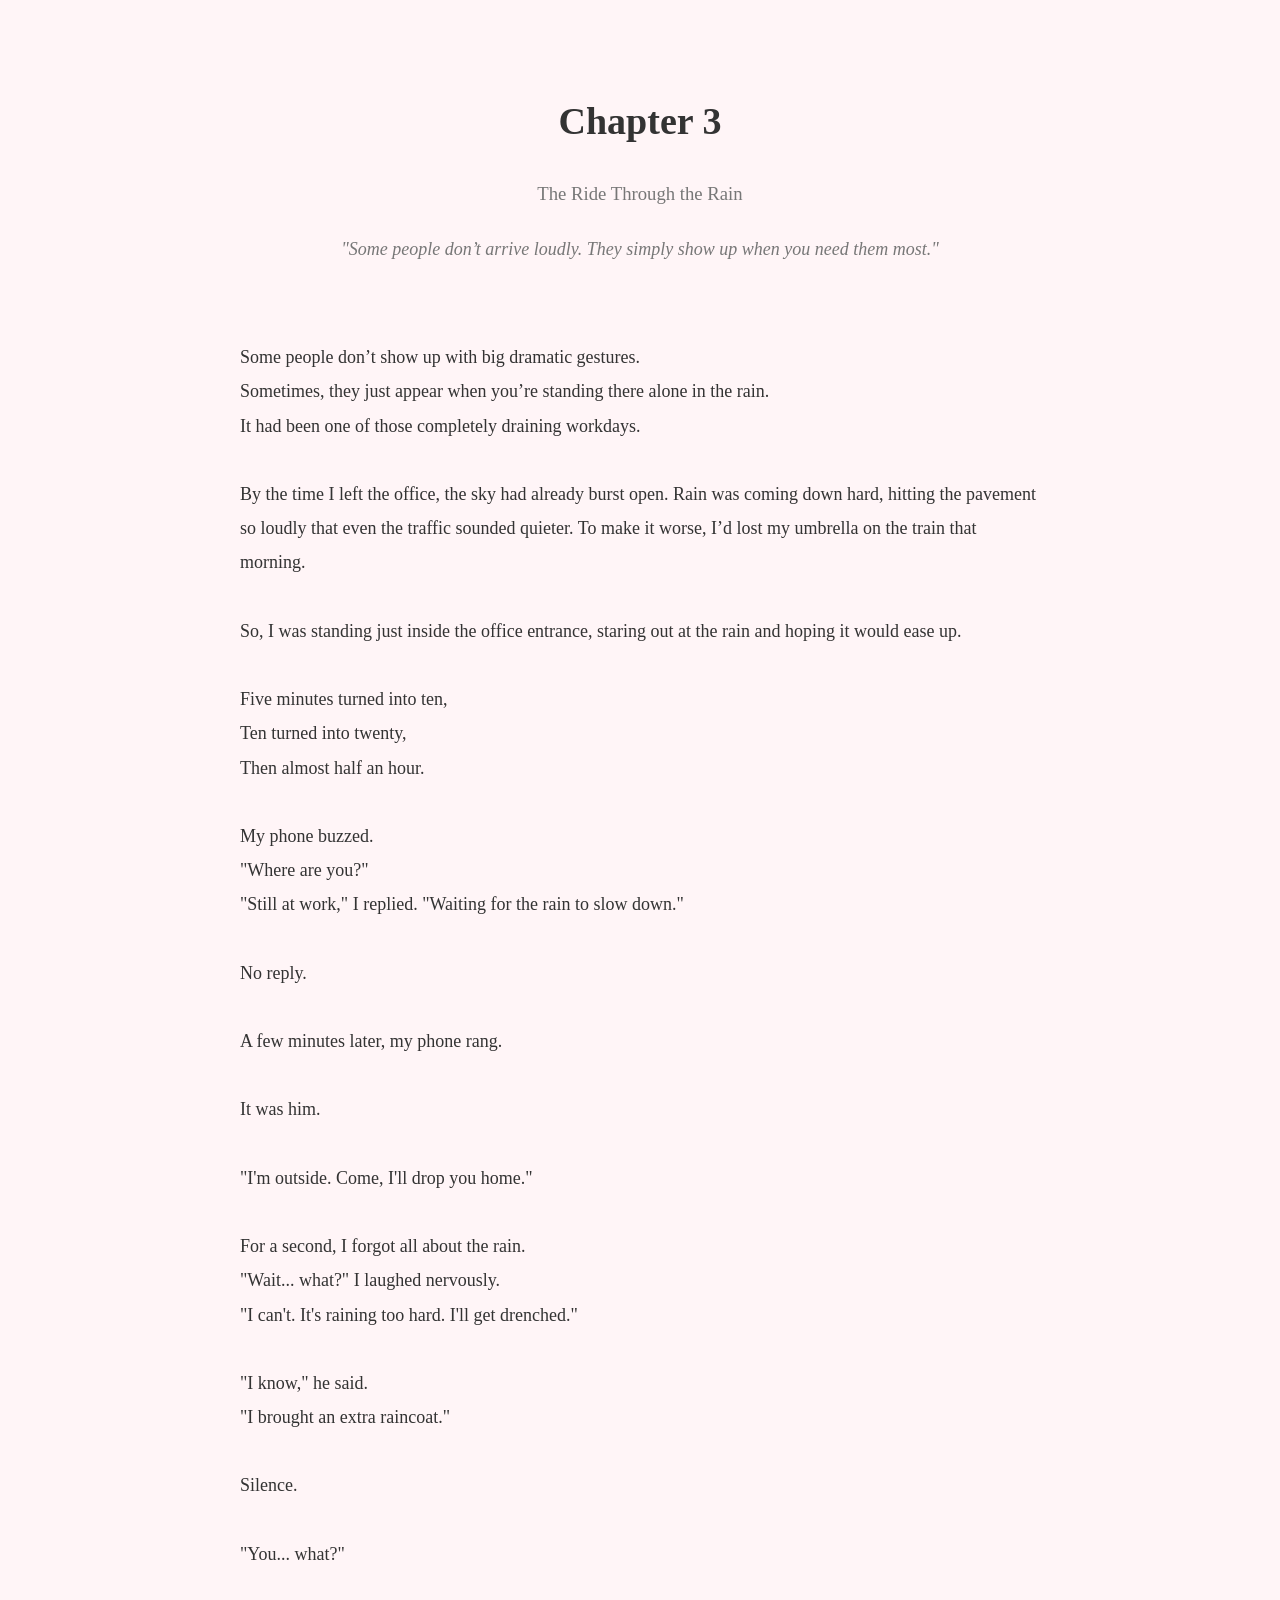
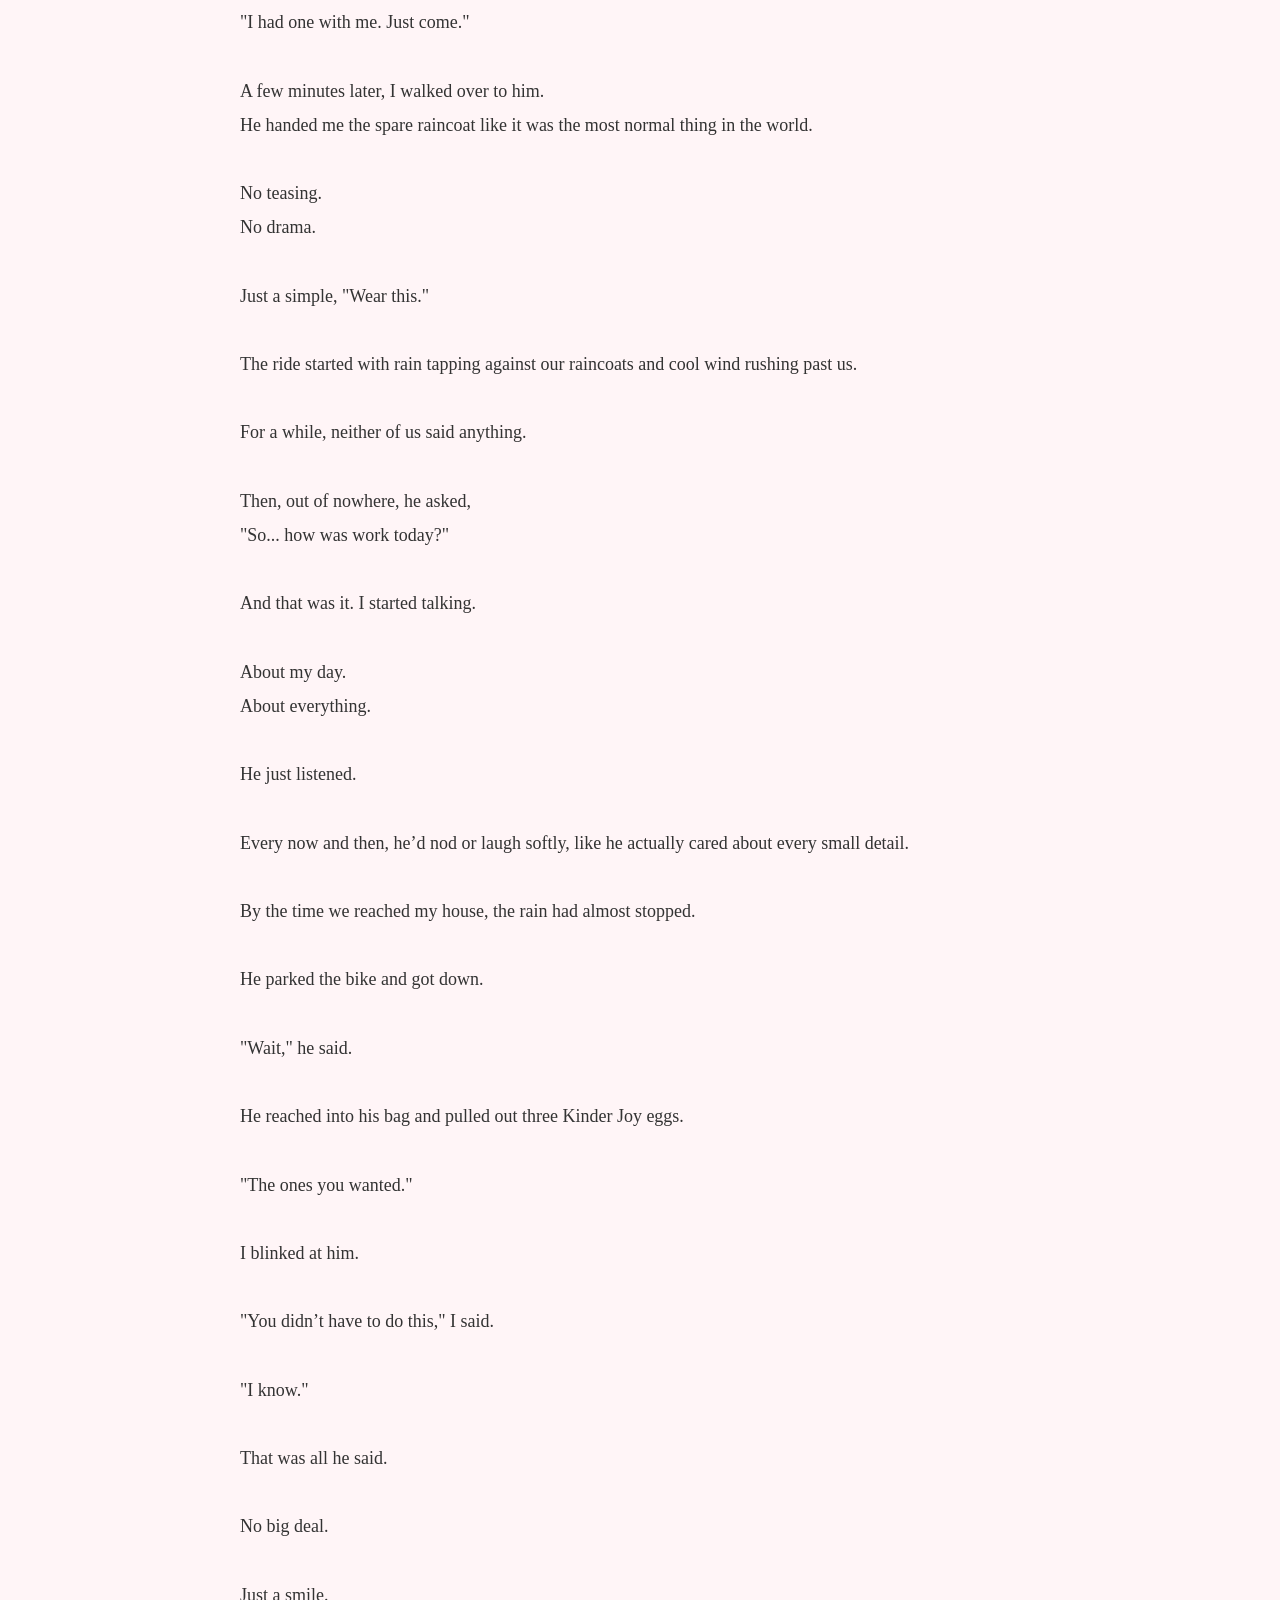
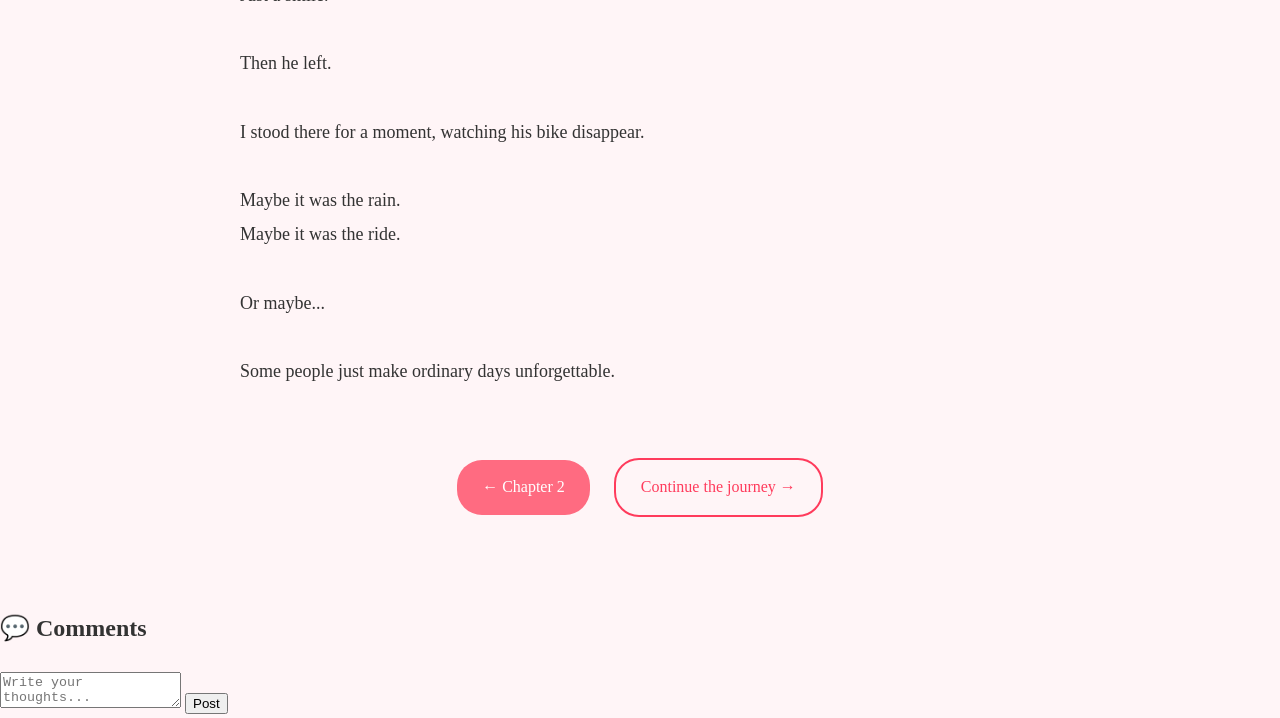
==== chapter3.html @ 6b3449ba "Add files via upload" ====
<!DOCTYPE html>
<html lang="en">
<head>
  <meta charset="UTF-8">
  <title>Chapter 3 | The Love Never Named</title>

  <style>
    body {
      margin: 0;
      font-family: 'Georgia', serif;
      background: #fff5f7;
      color: #333;
      line-height: 1.9;
    }

    .container {
      max-width: 800px;
      margin: auto;
      padding: 60px 20px;
    }

    h1 {
      text-align: center;
      font-size: 38px;
      margin-bottom: 5px;
    }

    h3 {
      text-align: center;
      font-weight: normal;
      color: #777;
      margin-bottom: 20px;
    }

    .quote-box {
      text-align: center;
      font-style: italic;
      color: #777;
      margin-bottom: 40px;
      font-size: 18px;
    }

    p {
      font-size: 18px;
      margin-bottom: 20px;
      white-space: pre-line;
    }

    .nav {
      text-align: center;
      margin-top: 60px;
    }

    .btn {
      display: inline-block;
      padding: 12px 25px;
      background: #ff6b81;
      color: white;
      text-decoration: none;
      border-radius: 25px;
      margin: 10px;
      transition: 0.3s;
    }

    .btn:hover {
      background: #ff3b5c;
      box-shadow: 0 0 12px rgba(255, 107, 129, 0.5);
      transform: scale(1.05);
    }

    .continue {
      display: inline-block;
      padding: 12px 25px;
      background: transparent;
      color: #ff3b5c;
      text-decoration: none;
      border: 2px solid #ff3b5c;
      border-radius: 25px;
      margin: 10px;
      transition: 0.3s;
    }

    .continue:hover {
      background: #ff3b5c;
      color: white;
      box-shadow: 0 0 12px rgba(255, 59, 92, 0.5);
      transform: scale(1.05);
    }
  </style>
</head>

<body>

  <div class="container">

    <h1>Chapter 3</h1>
    <h3>The Ride Through the Rain</h3>

    <div class="quote-box">
      "Some people don’t arrive loudly. They simply show up when you need them most."
    </div>

    <p>
Some people don’t show up with big dramatic gestures.
Sometimes, they just appear when you’re standing there alone in the rain.
It had been one of those completely draining workdays.

By the time I left the office, the sky had already burst open. Rain was coming down hard, hitting the pavement so loudly that even the traffic sounded quieter. To make it worse, I’d lost my umbrella on the train that morning.

So, I was standing just inside the office entrance, staring out at the rain and hoping it would ease up.

Five minutes turned into ten,
Ten turned into twenty,
Then almost half an hour.

My phone buzzed.
"Where are you?"
"Still at work," I replied. "Waiting for the rain to slow down."

No reply.

A few minutes later, my phone rang.

It was him.

"I'm outside. Come, I'll drop you home."

For a second, I forgot all about the rain.
"Wait... what?" I laughed nervously.
"I can't. It's raining too hard. I'll get drenched."

"I know," he said.
"I brought an extra raincoat."

Silence.

"You... what?"

"I had one with me. Just come."

A few minutes later, I walked over to him.
He handed me the spare raincoat like it was the most normal thing in the world.

No teasing.
No drama.

Just a simple, "Wear this."

The ride started with rain tapping against our raincoats and cool wind rushing past us.

For a while, neither of us said anything.

Then, out of nowhere, he asked,
"So... how was work today?"

And that was it. I started talking.

About my day.
About everything.

He just listened.

Every now and then, he’d nod or laugh softly, like he actually cared about every small detail.

By the time we reached my house, the rain had almost stopped.

He parked the bike and got down.

"Wait," he said.

He reached into his bag and pulled out three Kinder Joy eggs.

"The ones you wanted."

I blinked at him.

"You didn’t have to do this," I said.

"I know."

That was all he said.

No big deal.

Just a smile.

Then he left.

I stood there for a moment, watching his bike disappear.

Maybe it was the rain.
Maybe it was the ride.

Or maybe...

Some people just make ordinary days unforgettable.
    </p>

    <div class="nav">
      <a href="chapter2.html" class="btn">← Chapter 2</a>
      <a href="#" class="continue">Continue the journey →</a>
    </div>

  </div>
<div class="comment-section">
  <h2>💬 Comments</h2>

  <textarea id="commentInput" placeholder="Write your thoughts..."></textarea>
  <button onclick="addComment()">Post</button>

  <div id="commentList"></div>
</div>

</body>
<script>
function loadComments() {
  let comments = JSON.parse(localStorage.getItem("comments")) || [];
  let list = document.getElementById("commentList");
  list.innerHTML = "";

  comments.forEach(c => {
    let div = document.createElement("div");
    div.className = "comment";
    div.innerText = c;
    list.appendChild(div);
  });
}

function addComment() {
  let input = document.getElementById("commentInput");
  let comments = JSON.parse(localStorage.getItem("comments")) || [];

  if (input.value.trim() !== "") {
    comments.push(input.value);
    localStorage.setItem("comments", JSON.stringify(comments));
    input.value = "";
    loadComments();
  }
}

loadComments();
</script>
</html>
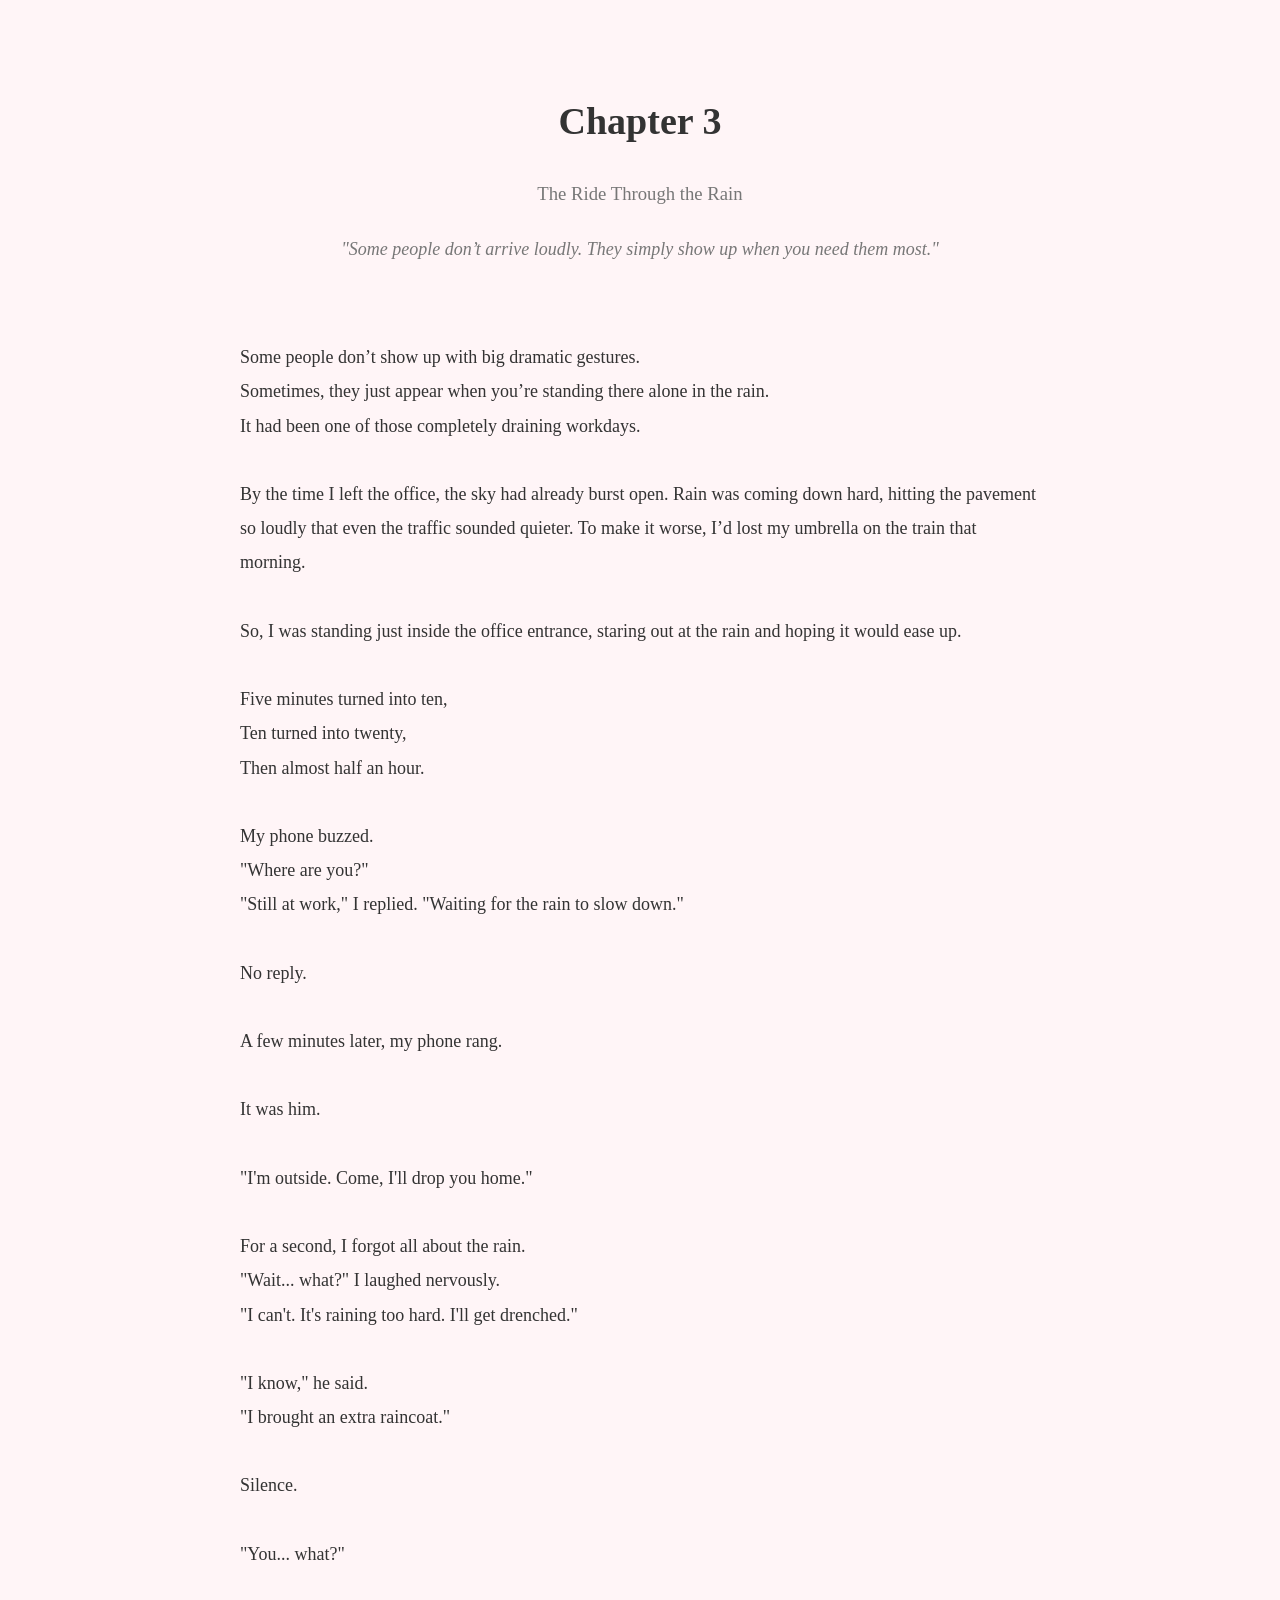
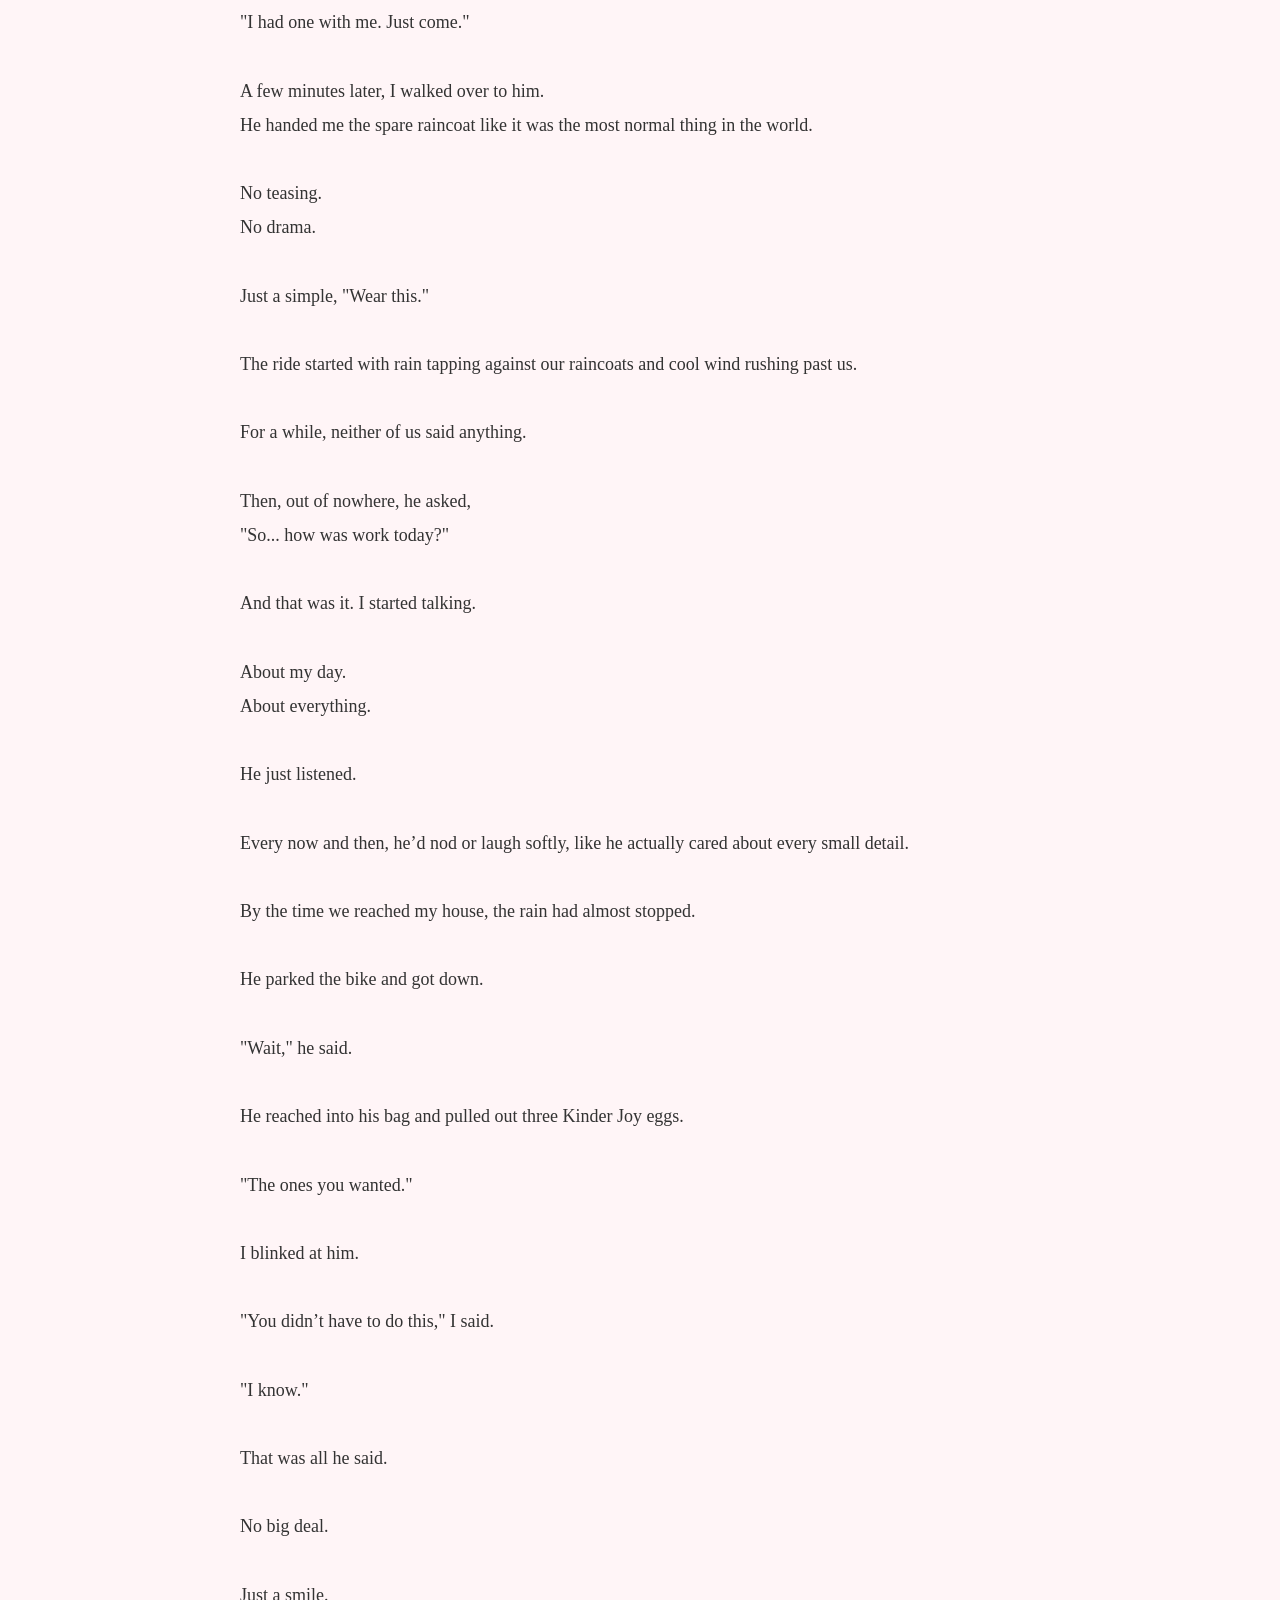
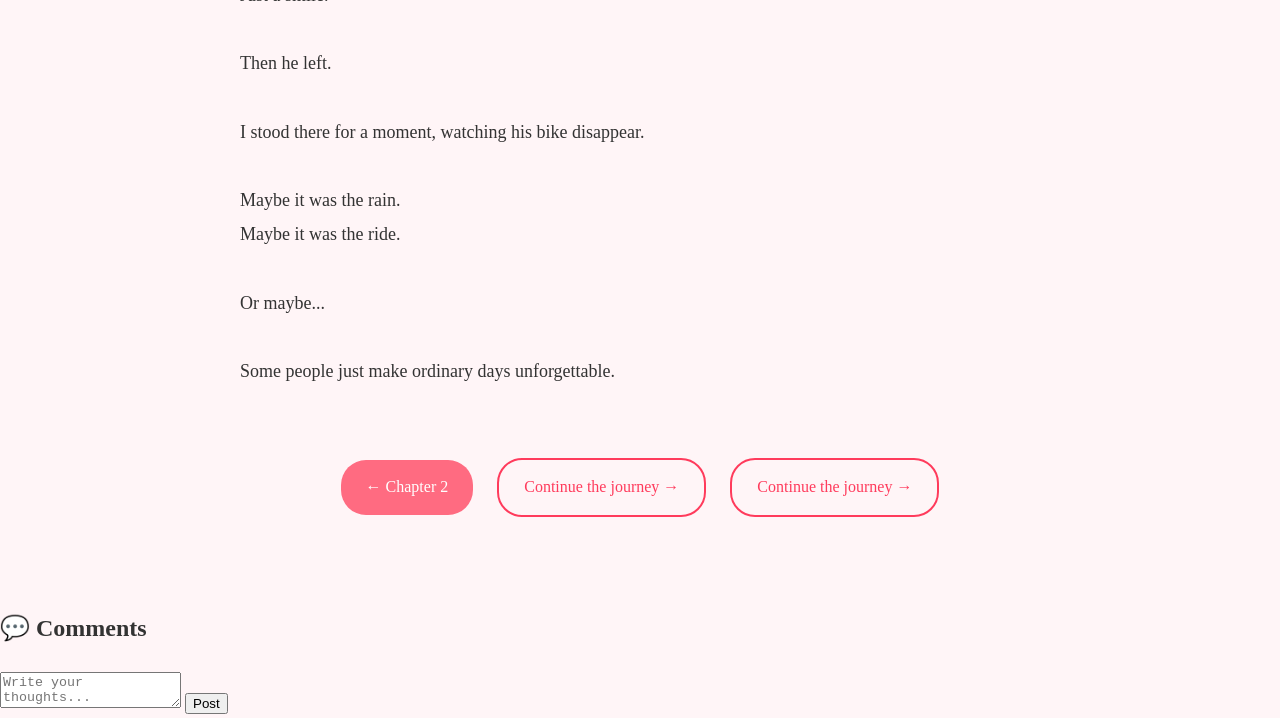
==== commit 3539b762: "Update chapter3.html" ====
--- a/chapter3.html
+++ b/chapter3.html
@@ -199,6 +199,7 @@
     <div class="nav">
       <a href="chapter2.html" class="btn">← Chapter 2</a>
       <a href="#" class="continue">Continue the journey →</a>
+       <a href="chapter4.html" class="continue">Continue the journey →</a>
     </div>
 
   </div>
@@ -240,4 +241,4 @@
 
 loadComments();
 </script>
-</html>+</html>
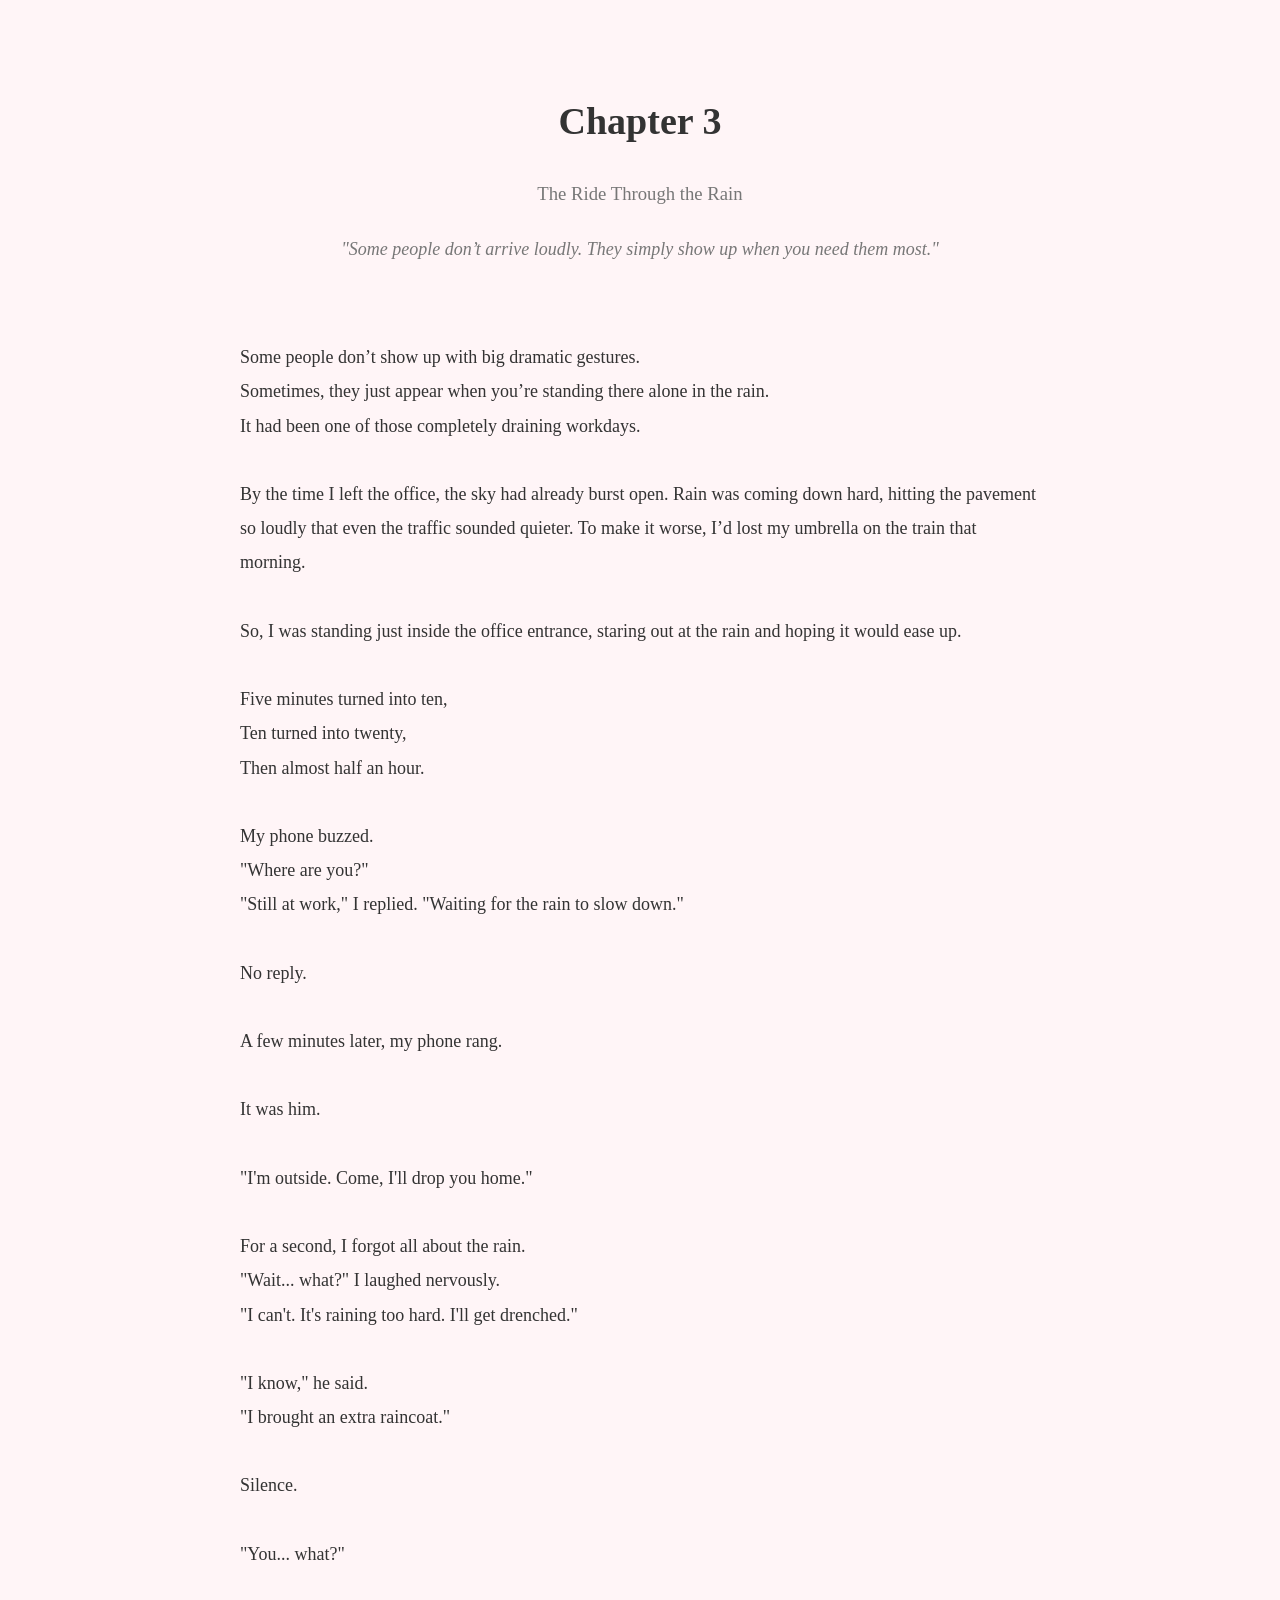
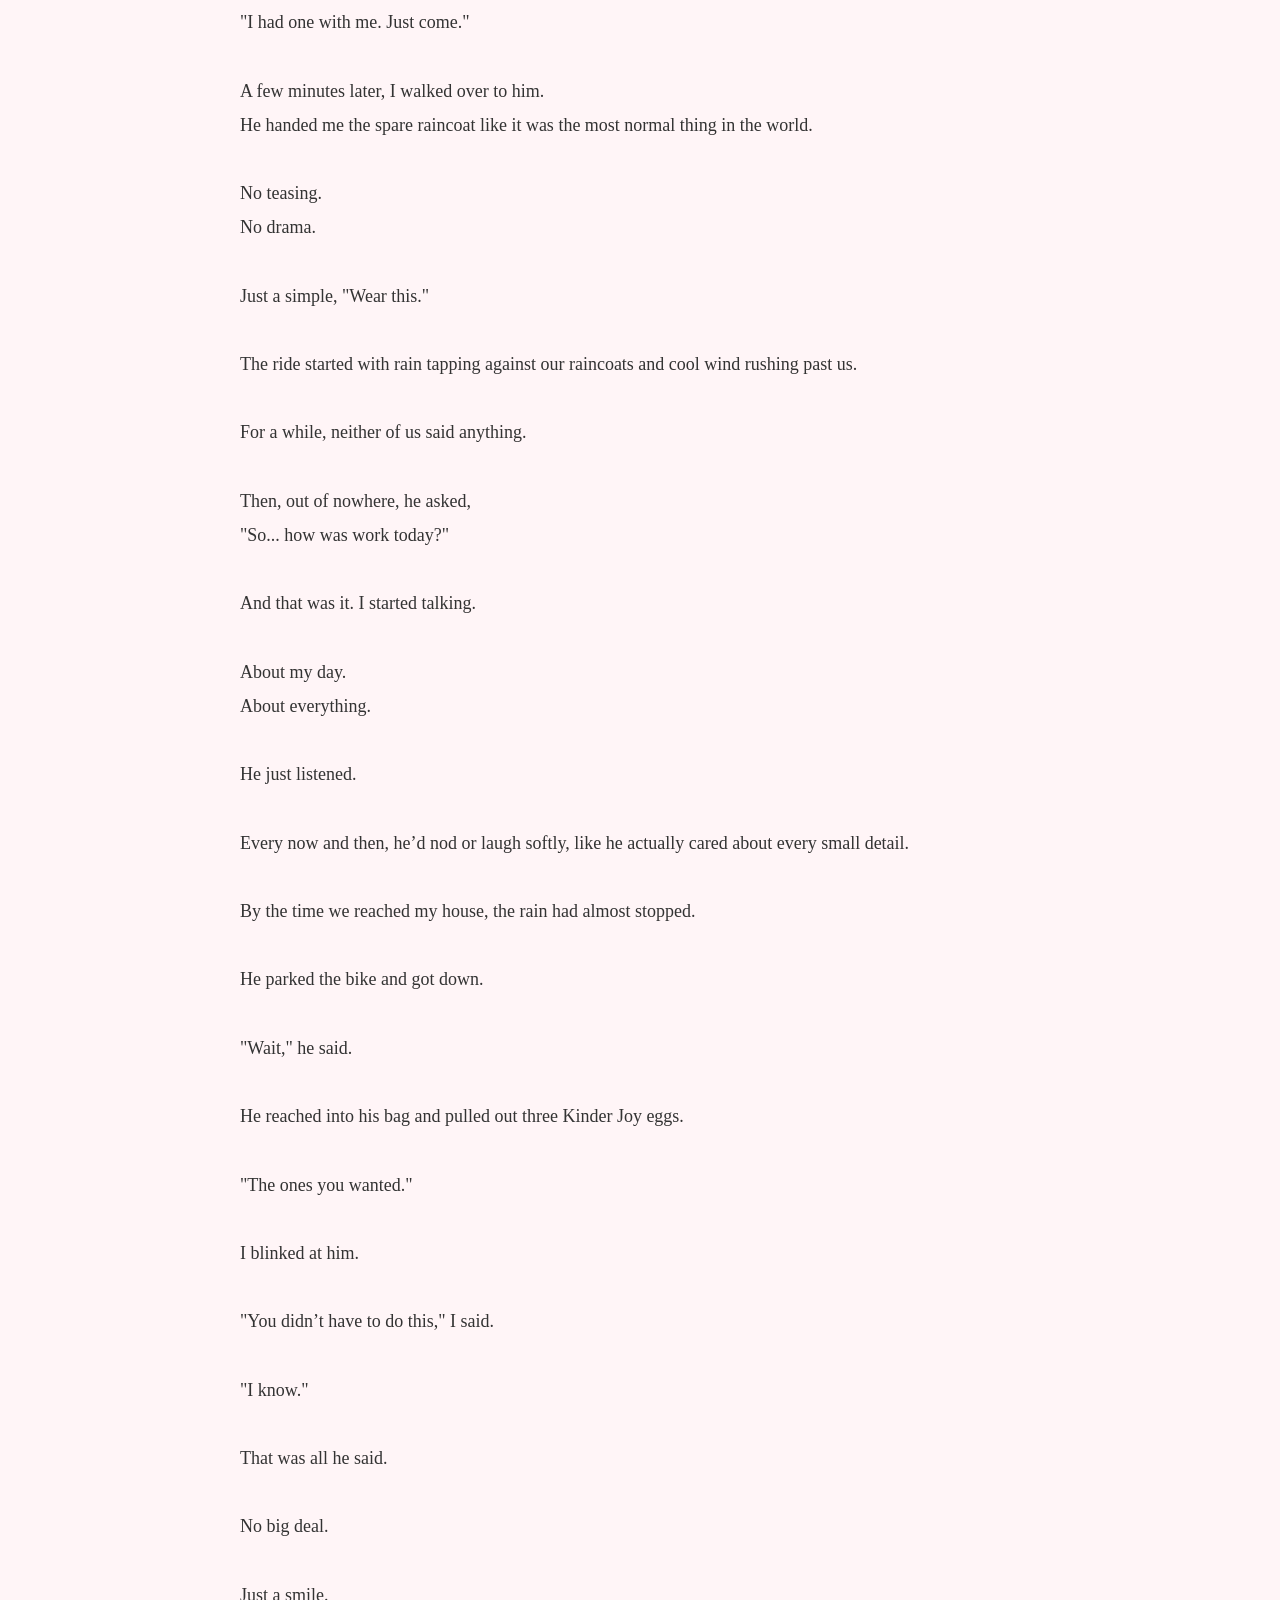
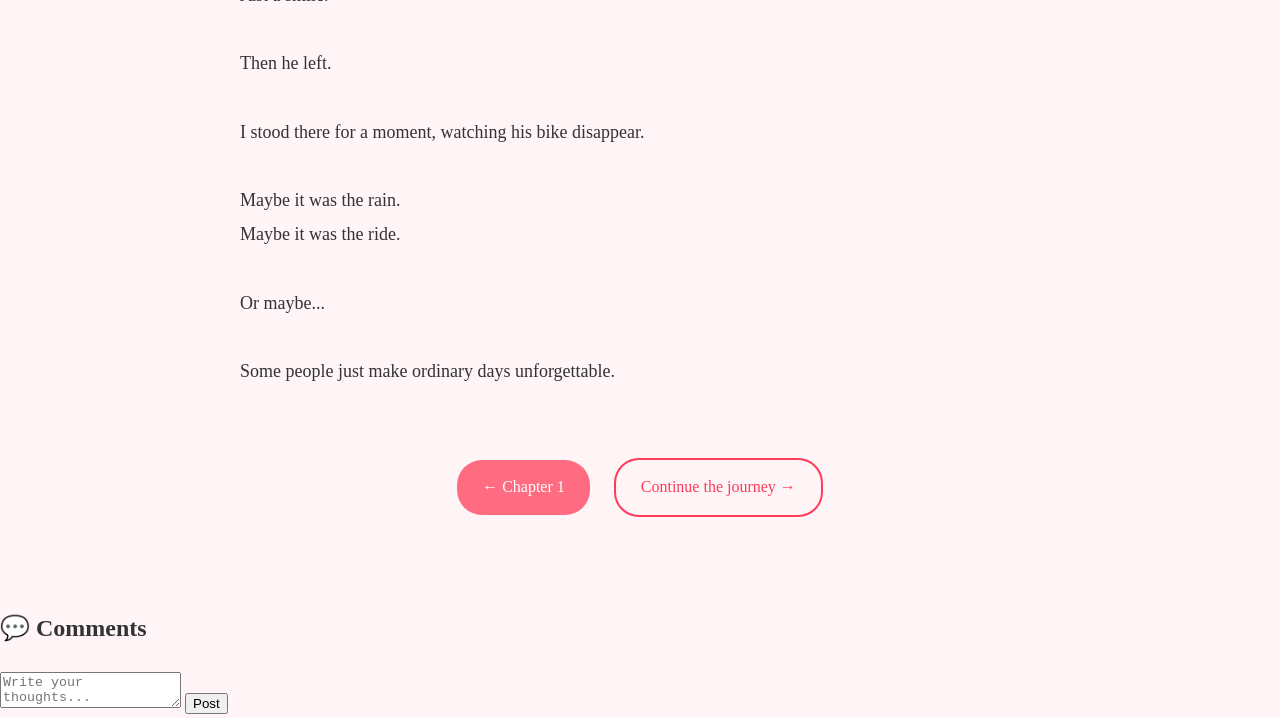
==== commit ceace1e2: "Update chapter3.html" ====
--- a/chapter3.html
+++ b/chapter3.html
@@ -197,9 +197,8 @@
     </p>
 
     <div class="nav">
-      <a href="chapter2.html" class="btn">← Chapter 2</a>
-      <a href="#" class="continue">Continue the journey →</a>
-       <a href="chapter4.html" class="continue">Continue the journey →</a>
+     <a href="story.html" class="btn">← Chapter 1</a>
+      <a href="chapter4.html" class="continue">Continue the journey →</a>
     </div>
 
   </div>
